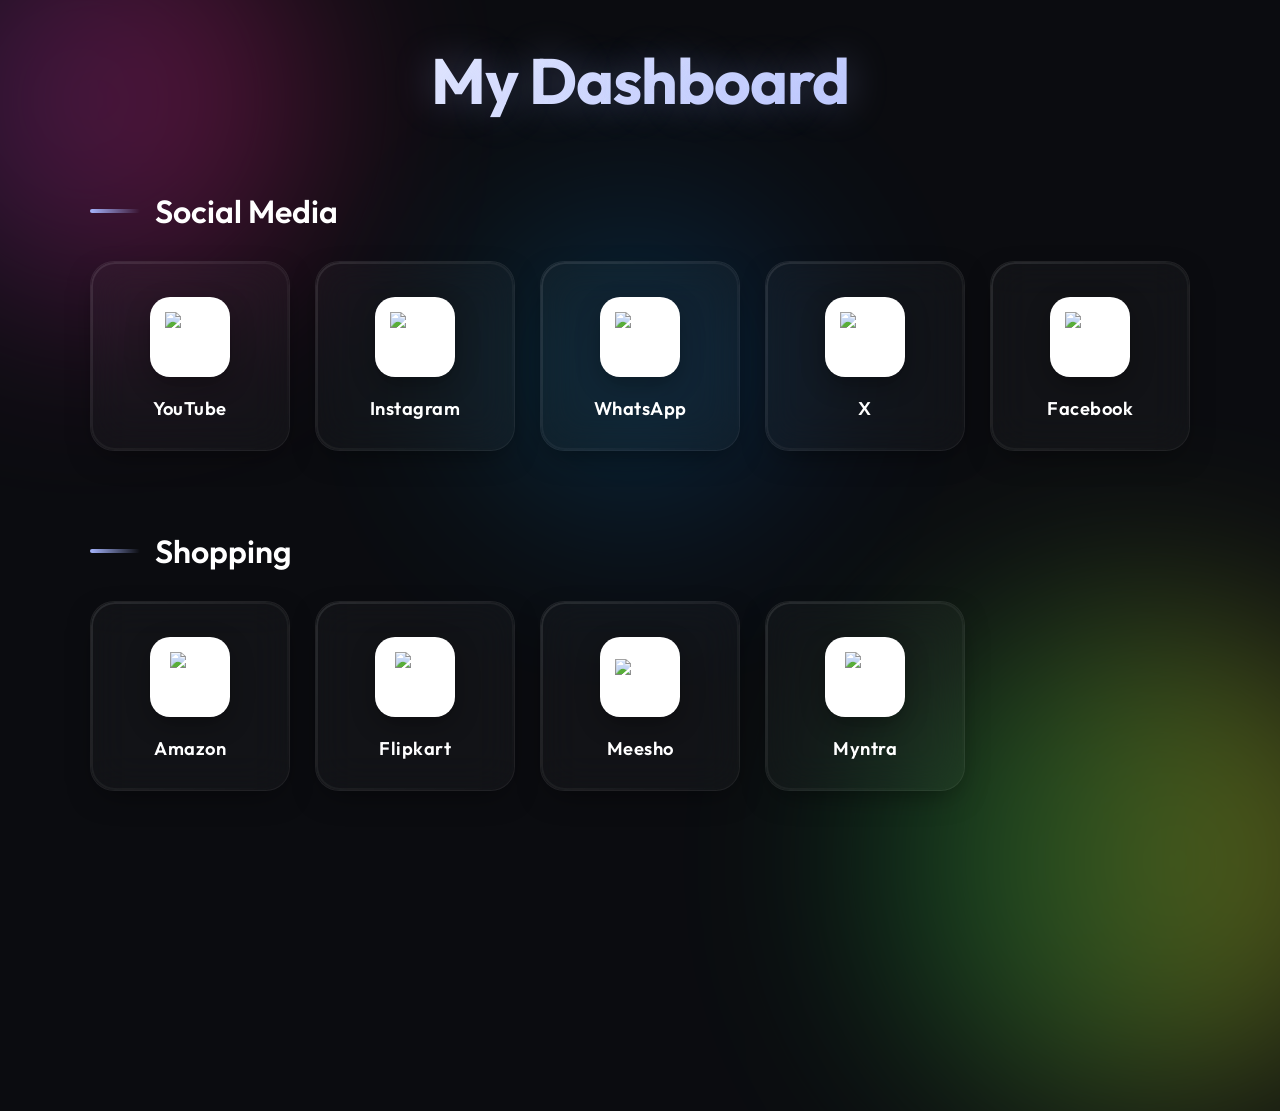
==== index.html @ 3f4824ac "Add files via upload" ====
<!DOCTYPE html>
<html lang="en">

<head>
  <meta charset="UTF-8">
  <meta name="viewport" content="width=device-width, initial-scale=1.0">
  <title>My Premium Hub</title>
  <link href="https://fonts.googleapis.com/css2?family=Outfit:wght@300;400;500;600;700&display=swap" rel="stylesheet">
  <style>
    :root {
      --bg-color: #0b0c10;
      --card-bg: rgba(255, 255, 255, 0.03);
      --card-border: rgba(255, 255, 255, 0.06);
      --card-hover: rgba(255, 255, 255, 0.08);
      --text-main: #ffffff;
      --text-muted: #8b92a5;
    }

    * {
      box-sizing: border-box;
      margin: 0;
      padding: 0;
    }

    body {
      font-family: 'Outfit', sans-serif;
      background-color: var(--bg-color);
      color: var(--text-main);
      min-height: 100vh;
      padding: 40px 20px;
      overflow-x: hidden;
      position: relative;
    }

    /* Abstract Background Blobs - Provides a stunning dynamic glow */
    .bg-blob {
      position: absolute;
      border-radius: 50%;
      filter: blur(100px);
      z-index: -1;
      opacity: 0.4;
      animation: float 20s infinite alternate cubic-bezier(0.4, 0, 0.2, 1);
    }

    .blob-1 {
      width: 400px;
      height: 400px;
      background: linear-gradient(to right, #662d8c, #ed1e79);
      top: -100px;
      left: -100px;
    }

    .blob-2 {
      width: 500px;
      height: 500px;
      background: linear-gradient(to right, #009245, #FCEE21);
      bottom: -200px;
      right: -100px;
      animation-delay: -5s;
    }

    .blob-3 {
      width: 300px;
      height: 300px;
      background: linear-gradient(to right, #00c6ff, #0072ff);
      top: 40%;
      left: 50%;
      transform: translate(-50%, -50%);
      animation-delay: -10s;
      opacity: 0.2;
    }

    @keyframes float {
      0% {
        transform: translate(0, 0) scale(1);
      }

      50% {
        transform: translate(50px, 30px) scale(1.1);
      }

      100% {
        transform: translate(-30px, 50px) scale(0.9);
      }
    }

    .container {
      max-width: 1100px;
      margin: 0 auto;
      position: relative;
      z-index: 10;
    }

    h1 {
      text-align: center;
      margin-bottom: 70px;
      font-size: 4rem;
      font-weight: 700;
      letter-spacing: -1px;
      background: linear-gradient(135deg, #ffffff 0%, #a5b4fc 100%);
      -webkit-background-clip: text;
      background-clip: text;
      -webkit-text-fill-color: transparent;
      text-shadow: 0 0 40px rgba(165, 180, 252, 0.3);
      animation: appear 1s ease-out;
    }

    @keyframes appear {
      from {
        opacity: 0;
        transform: translateY(-20px);
      }

      to {
        opacity: 1;
        transform: translateY(0);
      }
    }

    .category {
      margin-bottom: 80px;
      animation: fadeUp 1s ease-out backwards;
    }

    .category:nth-child(3) {
      animation-delay: 0.2s;
    }

    @keyframes fadeUp {
      from {
        opacity: 0;
        transform: translateY(40px);
      }

      to {
        opacity: 1;
        transform: translateY(0);
      }
    }

    .category-title {
      font-size: 2rem;
      font-weight: 600;
      margin-bottom: 30px;
      color: var(--text-main);
      display: flex;
      align-items: center;
      gap: 15px;
    }

    .category-title::before {
      content: "";
      display: block;
      width: 50px;
      height: 4px;
      background: linear-gradient(90deg, #a5b4fc, transparent);
      border-radius: 2px;
    }

    .links-container {
      display: grid;
      grid-template-columns: repeat(auto-fill, minmax(180px, 1fr));
      gap: 25px;
    }

    .site-card {
      background: var(--card-bg);
      backdrop-filter: blur(20px);
      -webkit-backdrop-filter: blur(20px);
      border: 1px solid var(--card-border);
      border-radius: 24px;
      padding: 35px 20px 30px;
      display: flex;
      flex-direction: column;
      align-items: center;
      justify-content: center;
      text-decoration: none;
      color: var(--text-main);
      transition: all 0.4s cubic-bezier(0.175, 0.885, 0.32, 1.275);
      position: relative;
      box-shadow: 0 10px 30px -10px rgba(0, 0, 0, 0.5);
    }

    /* Subtle glowing inner border */
    .site-card::after {
      content: '';
      position: absolute;
      inset: 0;
      border-radius: inherit;
      padding: 2px;
      background: linear-gradient(135deg, rgba(255, 255, 255, 0.2) 0%, rgba(255, 255, 255, 0) 100%);
      -webkit-mask: linear-gradient(#fff 0 0) content-box, linear-gradient(#fff 0 0);
      mask: linear-gradient(#fff 0 0) content-box, linear-gradient(#fff 0 0);
      -webkit-mask-composite: xor;
      mask-composite: exclude;
      opacity: 0.5;
      transition: opacity 0.4s ease;
    }

    .site-card:hover {
      transform: translateY(-12px);
      background: var(--card-hover);
      border-color: rgba(255, 255, 255, 0.15);
      box-shadow: 0 20px 40px -10px rgba(0, 0, 0, 0.7), 0 0 20px rgba(255, 255, 255, 0.05);
    }

    .site-card:hover::after {
      opacity: 1;
    }

    .img-wrapper {
      width: 80px;
      height: 80px;
      display: flex;
      align-items: center;
      justify-content: center;
      margin-bottom: 20px;
      background: #ffffff;
      border-radius: 20px;
      padding: 15px;
      box-shadow: 0 8px 25px rgba(0, 0, 0, 0.3);
      transition: transform 0.4s cubic-bezier(0.175, 0.885, 0.32, 1.275), box-shadow 0.4s ease;
      position: relative;
      z-index: 1;
    }

    .site-card:hover .img-wrapper {
      transform: scale(1.15) rotate(5deg);
      box-shadow: 0 15px 35px rgba(0, 0, 0, 0.5);
    }

    .site-card img {
      width: 100%;
      height: 100%;
      object-fit: contain;
      transition: filter 0.3s;
    }

    .site-card span {
      font-weight: 600;
      font-size: 1.15rem;
      letter-spacing: 0.5px;
      position: relative;
      z-index: 1;
    }

    /* Ambient colored glow behind icons based on their parent hover */
    .site-card .img-wrapper::before {
      content: '';
      position: absolute;
      inset: -10px;
      background: inherit;
      filter: blur(20px);
      z-index: -1;
      opacity: 0;
      border-radius: inherit;
      transition: opacity 0.4s ease;
    }

    .site-card:hover .img-wrapper::before {
      opacity: 0.6;
    }

    /* Mobile responsive adjustments */
    @media (max-width: 768px) {
      h1 {
        font-size: 3rem;
        margin-bottom: 40px;
      }

      .links-container {
        grid-template-columns: repeat(auto-fill, minmax(140px, 1fr));
        gap: 15px;
      }

      .site-card {
        padding: 25px 15px 20px;
      }

      .img-wrapper {
        width: 65px;
        height: 65px;
        border-radius: 16px;
      }

      .category-title {
        font-size: 1.6rem;
      }
    }
  </style>
</head>

<body>

  <!-- Animated Mesh Gradient Background Elements -->
  <div class="bg-blob blob-1"></div>
  <div class="bg-blob blob-2"></div>
  <div class="bg-blob blob-3"></div>

  <div class="container">
    <h1>My Dashboard</h1>

    <div class="category">
      <h2 class="category-title">Social Media</h2>
      <div class="links-container">
        <a href="https://www.youtube.com" target="_blank" class="site-card" style="--glow-color: #FF0000;">
          <div class="img-wrapper" style="background-color: #ffffff;">
            <img src="https://cdn.simpleicons.org/youtube/FF0000" alt="YouTube">
          </div>
          <span>YouTube</span>
        </a>

        <a href="https://www.instagram.com" target="_blank" class="site-card" style="--glow-color: #E4405F;">
          <div class="img-wrapper" style="background-color: #ffffff;">
            <img src="https://cdn.simpleicons.org/instagram/E4405F" alt="Instagram">
          </div>
          <span>Instagram</span>
        </a>

        <a href="https://web.whatsapp.com" target="_blank" class="site-card" style="--glow-color: #25D366;">
          <div class="img-wrapper" style="background-color: #ffffff;">
            <img src="https://cdn.simpleicons.org/whatsapp/25D366" alt="WhatsApp">
          </div>
          <span>WhatsApp</span>
        </a>

        <a href="https://twitter.com" target="_blank" class="site-card" style="--glow-color: #111111;">
          <div class="img-wrapper" style="background-color: #ffffff;">
            <img src="https://cdn.simpleicons.org/x/000000" alt="X">
          </div>
          <span>X</span>
        </a>

        <a href="https://www.facebook.com" target="_blank" class="site-card" style="--glow-color: #1877F2;">
          <div class="img-wrapper" style="background-color: #ffffff;">
            <img src="https://cdn.simpleicons.org/facebook/1877F2" alt="Facebook">
          </div>
          <span>Facebook</span>
        </a>
      </div>
    </div>

    <div class="category">
      <h2 class="category-title">Shopping</h2>
      <div class="links-container">
        <a href="https://www.amazon.in" target="_blank" class="site-card" style="--glow-color: #FF9900;">
          <div class="img-wrapper" style="background-color: #ffffff;">
            <img src="https://www.google.com/s2/favicons?domain=amazon.in&sz=128" alt="Amazon" style="width: 80%;">
          </div>
          <span>Amazon</span>
        </a>

        <a href="https://www.flipkart.com" target="_blank" class="site-card" style="--glow-color: #2874F0;">
          <div class="img-wrapper" style="background-color: #ffffff;">
            <img src="https://www.google.com/s2/favicons?domain=flipkart.com&sz=128" alt="Flipkart" style="width: 80%;">
          </div>
          <span>Flipkart</span>
        </a>

        <a href="https://www.meesho.com" target="_blank" class="site-card" style="--glow-color: #f72c74;">
          <div class="img-wrapper" style="background-color: #ffffff;">
            <img src="https://upload.wikimedia.org/wikipedia/commons/8/80/Meesho_Logo_Full.png" alt="Meesho"
              style="height: auto; width: 100%;">
          </div>
          <span>Meesho</span>
        </a>

        <a href="https://www.myntra.com" target="_blank" class="site-card" style="--glow-color: #FF3F6C;">
          <div class="img-wrapper" style="background-color: #ffffff;">
            <img src="https://www.google.com/s2/favicons?domain=myntra.com&sz=128" alt="Myntra" style="width: 80%;">
          </div>
          <span>Myntra</span>
        </a>
      </div>
    </div>
  </div>

</body>

</html>
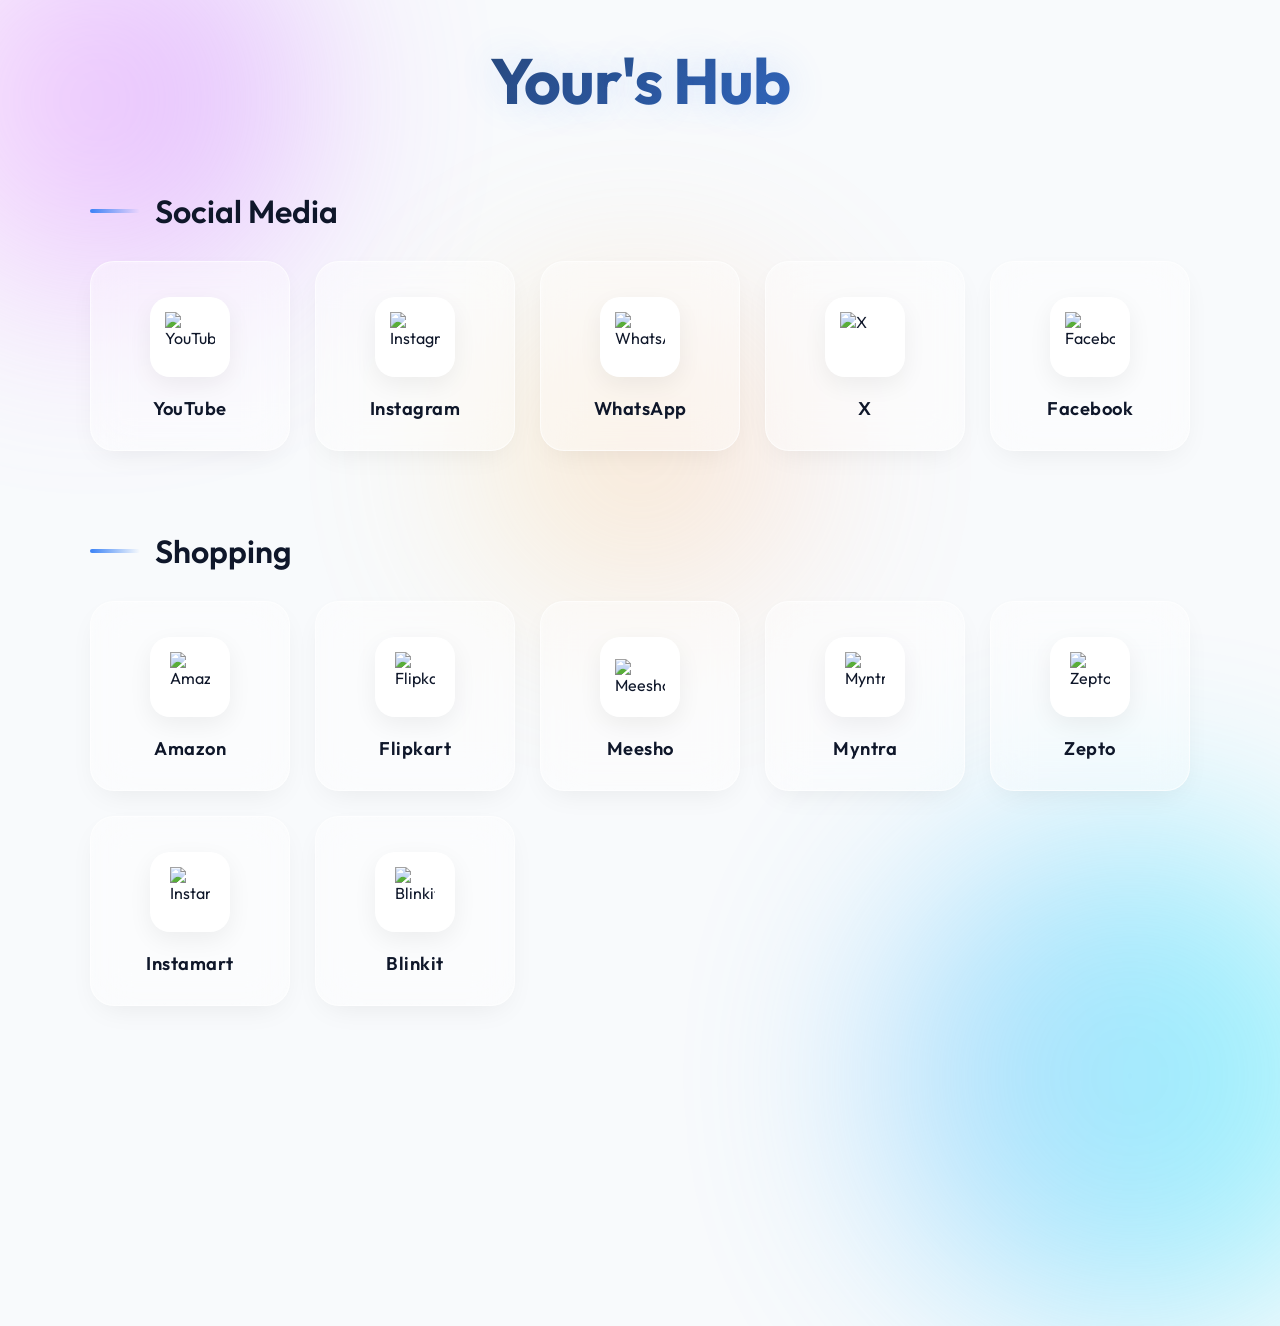
==== commit 8718fc55: "Add files via upload" ====
--- a/index.html
+++ b/index.html
@@ -8,12 +8,12 @@
   <link href="https://fonts.googleapis.com/css2?family=Outfit:wght@300;400;500;600;700&display=swap" rel="stylesheet">
   <style>
     :root {
-      --bg-color: #0b0c10;
-      --card-bg: rgba(255, 255, 255, 0.03);
-      --card-border: rgba(255, 255, 255, 0.06);
-      --card-hover: rgba(255, 255, 255, 0.08);
-      --text-main: #ffffff;
-      --text-muted: #8b92a5;
+      --bg-color: #f8fafc;
+      --card-bg: rgba(255, 255, 255, 0.4);
+      --card-border: rgba(255, 255, 255, 0.6);
+      --card-hover: rgba(255, 255, 255, 0.8);
+      --text-main: #0f172a;
+      --text-muted: #64748b;
     }
 
     * {
@@ -45,7 +45,7 @@
     .blob-1 {
       width: 400px;
       height: 400px;
-      background: linear-gradient(to right, #662d8c, #ed1e79);
+      background: linear-gradient(to right, #ffb6ff, #b344ff);
       top: -100px;
       left: -100px;
     }
@@ -53,7 +53,7 @@
     .blob-2 {
       width: 500px;
       height: 500px;
-      background: linear-gradient(to right, #009245, #FCEE21);
+      background: linear-gradient(to right, #4facfe, #00f2fe);
       bottom: -200px;
       right: -100px;
       animation-delay: -5s;
@@ -62,12 +62,12 @@
     .blob-3 {
       width: 300px;
       height: 300px;
-      background: linear-gradient(to right, #00c6ff, #0072ff);
+      background: linear-gradient(to right, #f6d365, #fda085);
       top: 40%;
       left: 50%;
       transform: translate(-50%, -50%);
       animation-delay: -10s;
-      opacity: 0.2;
+      opacity: 0.3;
     }
 
     @keyframes float {
@@ -97,11 +97,11 @@
       font-size: 4rem;
       font-weight: 700;
       letter-spacing: -1px;
-      background: linear-gradient(135deg, #ffffff 0%, #a5b4fc 100%);
+      background: linear-gradient(135deg, #1e293b 0%, #3b82f6 100%);
       -webkit-background-clip: text;
       background-clip: text;
       -webkit-text-fill-color: transparent;
-      text-shadow: 0 0 40px rgba(165, 180, 252, 0.3);
+      text-shadow: 0 0 40px rgba(59, 130, 246, 0.2);
       animation: appear 1s ease-out;
     }
 
@@ -153,7 +153,7 @@
       display: block;
       width: 50px;
       height: 4px;
-      background: linear-gradient(90deg, #a5b4fc, transparent);
+      background: linear-gradient(90deg, #3b82f6, transparent);
       border-radius: 2px;
     }
 
@@ -178,7 +178,8 @@
       color: var(--text-main);
       transition: all 0.4s cubic-bezier(0.175, 0.885, 0.32, 1.275);
       position: relative;
-      box-shadow: 0 10px 30px -10px rgba(0, 0, 0, 0.5);
+      box-shadow: 0 10px 30px -10px rgba(0, 0, 0, 0.08);
+      /* Lighter shadow */
     }
 
     /* Subtle glowing inner border */
@@ -200,8 +201,8 @@
     .site-card:hover {
       transform: translateY(-12px);
       background: var(--card-hover);
-      border-color: rgba(255, 255, 255, 0.15);
-      box-shadow: 0 20px 40px -10px rgba(0, 0, 0, 0.7), 0 0 20px rgba(255, 255, 255, 0.05);
+      border-color: rgba(255, 255, 255, 0.9);
+      box-shadow: 0 20px 40px -10px rgba(0, 0, 0, 0.12), 0 0 20px rgba(255, 255, 255, 0.5);
     }
 
     .site-card:hover::after {
@@ -218,7 +219,7 @@
       background: #ffffff;
       border-radius: 20px;
       padding: 15px;
-      box-shadow: 0 8px 25px rgba(0, 0, 0, 0.3);
+      box-shadow: 0 8px 25px rgba(0, 0, 0, 0.06);
       transition: transform 0.4s cubic-bezier(0.175, 0.885, 0.32, 1.275), box-shadow 0.4s ease;
       position: relative;
       z-index: 1;
@@ -226,7 +227,7 @@
 
     .site-card:hover .img-wrapper {
       transform: scale(1.15) rotate(5deg);
-      box-shadow: 0 15px 35px rgba(0, 0, 0, 0.5);
+      box-shadow: 0 15px 35px rgba(0, 0, 0, 0.1);
     }
 
     .site-card img {
@@ -298,7 +299,7 @@
   <div class="bg-blob blob-3"></div>
 
   <div class="container">
-    <h1>My Dashboard</h1>
+    <h1>Your's Hub</h1>
 
     <div class="category">
       <h2 class="category-title">Social Media</h2>
@@ -371,10 +372,31 @@
           </div>
           <span>Myntra</span>
         </a>
+
+        <a href="https://www.zeptonow.com" target="_blank" class="site-card" style="--glow-color: #3b0060;">
+          <div class="img-wrapper" style="background-color: #ffffff;">
+            <img src="https://www.google.com/s2/favicons?domain=zeptonow.com&sz=128" alt="Zepto" style="width: 80%;">
+          </div>
+          <span>Zepto</span>
+        </a>
+
+        <a href="https://www.swiggy.com/instamart" target="_blank" class="site-card" style="--glow-color: #FC8019;">
+          <div class="img-wrapper" style="background-color: #ffffff;">
+            <img src="https://www.google.com/s2/favicons?domain=swiggy.com&sz=128" alt="Instamart" style="width: 80%;">
+          </div>
+          <span>Instamart</span>
+        </a>
+
+        <a href="https://blinkit.com" target="_blank" class="site-card" style="--glow-color: #F8CB46;">
+          <div class="img-wrapper" style="background-color: #ffffff;">
+            <img src="https://www.google.com/s2/favicons?domain=blinkit.com&sz=128" alt="Blinkit" style="width: 80%;">
+          </div>
+          <span>Blinkit</span>
+        </a>
       </div>
     </div>
   </div>
 
 </body>
 
-</html>
+</html>
